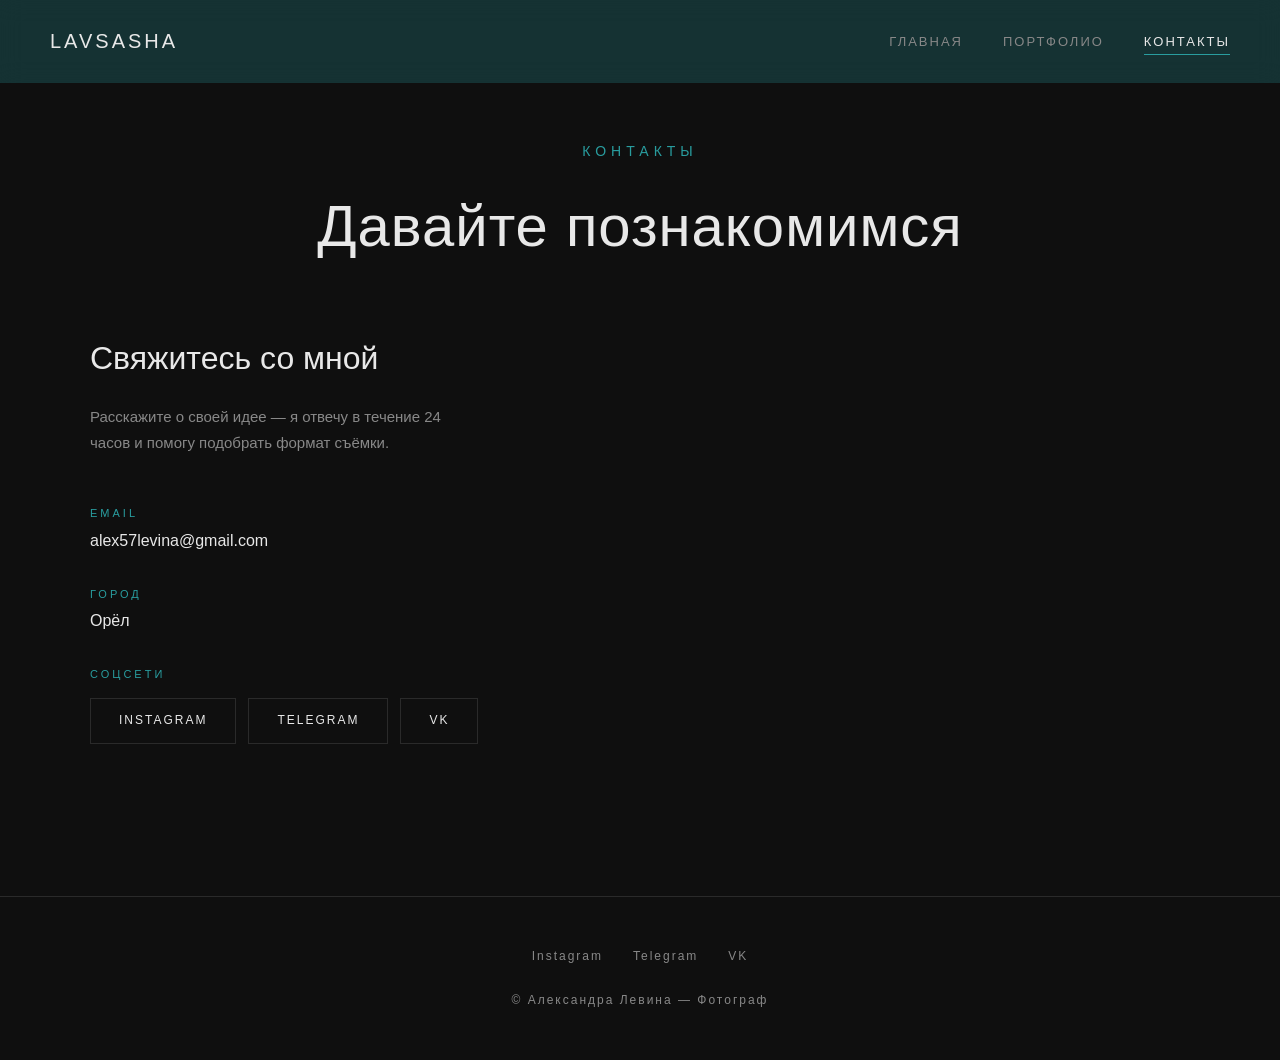
==== contact.html @ 489f1b11 "update" ====
<!DOCTYPE html>
<html lang="ru">
<head>
    <meta charset="UTF-8">
    <script>
        (function() {
            const ua = navigator.userAgent || '';
            const isTelegram = /Telegram/i.test(ua) ||
                              (window.TelegramWebviewProxy !== undefined) ||
                              (window.Telegram && window.Telegram.WebApp && window.Telegram.WebApp.initData !== undefined);
            if (isTelegram) {
                document.documentElement.classList.add('is-telegram');
            }
        })();
    </script>
    <meta name="viewport" content="width=device-width, initial-scale=1.0, viewport-fit=cover">
    <title>Контакты — Александра Левина</title>
    <link rel="stylesheet" href="css/style.css">
</head>
<body>

<header id="header">
    <a href="index.html" class="logo">LAVSASHA</a>
    <nav>
        <ul id="menu">
            <li><a href="index.html">Главная</a></li>
            <li><a href="portfolio.html">Портфолио</a></li>
            <li><a href="contact.html" class="active">Контакты</a></li>
        </ul>
    </nav>
    <button class="burger" id="burger" aria-label="Меню">
        <span></span><span></span><span></span>
    </button>
</header>

<section style="padding-top: 140px;">
    <div class="section-title">Контакты</div>
    <h1 class="section-heading">Давайте познакомимся</h1>

    <div class="contact-grid">
        <div class="contact-info">
            <h3>Свяжитесь со мной</h3>
            <p>Расскажите о своей идее — я отвечу в течение 24 часов и помогу подобрать формат съёмки.</p>

            <div class="contact-item">
                <div class="label">Email</div>
                <a href="mailto:alex57levina@gmail.com">alex57levina@gmail.com</a>
            </div>
            <div class="contact-item">
                <div class="label">Город</div>
                <div>Орёл</div>
            </div>
            <div class="contact-item">
                <div class="label">Соцсети</div>
                <div class="social-buttons">
                    <a href="https://instagram.com/l.a.v_sasha" target="_blank" rel="noopener" class="social-btn">Instagram</a>
                    <a href="https://t.me/saaahv" target="_blank" rel="noopener" class="social-btn">Telegram</a>
                    <a href="https://vk.com/s.sahalev" target="_blank" rel="noopener" class="social-btn">VK</a>
                </div>
            </div>
        </div>
    </div>
</section>

<footer>
    <div class="socials">
        <a href="https://instagram.com/l.a.v_sasha" target="_blank" rel="noopener">Instagram</a>
        <a href="https://t.me/saaahv" target="_blank" rel="noopener">Telegram</a>
        <a href="https://vk.com/s.sahalev" target="_blank" rel="noopener">VK</a>
    </div>
    <p>© Александра Левина — Фотограф</p>
</footer>

<script src="https://telegram.org/js/telegram-web-app.js"></script>
<script>
    // ===== Telegram =====
    if (window.Telegram && window.Telegram.WebApp) {
        const tg = window.Telegram.WebApp;
        tg.ready();
        tg.expand();
        if (tg.disableVerticalSwipes) tg.disableVerticalSwipes();
    }

    // ===== Бургер =====
    const burger = document.getElementById('burger');
    const menu = document.getElementById('menu');
    if (burger && menu) {
        burger.addEventListener('click', () => menu.classList.toggle('open'));
    }

    // ===== Скролл-эффект шапки =====
    const headerEl = document.getElementById('header');
    window.addEventListener('scroll', () => {
        if (headerEl) headerEl.classList.toggle('scrolled', window.scrollY > 50);
    }, { passive: true });

    // ===== Анимация долгого нажатия =====
    (function() {
        const isTouch = window.matchMedia('(hover: none)').matches;
        if (!isTouch) return;

        const HOLD_TIME = 300;

        function setupLongPress(selector) {
            document.querySelectorAll(selector).forEach(function(el) {
                let timer = null;

                function startPress(e) {
                    if (e.touches && e.touches.length > 1) return;
                    timer = setTimeout(function() {
                        el.classList.add('pressed');
                    }, HOLD_TIME);
                }

                function cancelPress() {
                    if (timer) {
                        clearTimeout(timer);
                        timer = null;
                    }
                    setTimeout(function() {
                        el.classList.remove('pressed');
                    }, 150);
                }

                el.addEventListener('touchstart', startPress, { passive: true });
                el.addEventListener('touchend', cancelPress, { passive: true });
                el.addEventListener('touchcancel', cancelPress, { passive: true });
                el.addEventListener('touchmove', cancelPress, { passive: true });
                el.addEventListener('mousedown', startPress);
                el.addEventListener('mouseup', cancelPress);
                el.addEventListener('mouseleave', cancelPress);
            });
        }

        document.addEventListener('DOMContentLoaded', function() {
            setupLongPress('.social-btn');
            setupLongPress('.btn');
            setupLongPress('.btn-solid');
            setupLongPress('.cta-btn');
        });
    })();

    // ===== Блокировка контекстного меню (кроме копируемого текста) =====
    document.addEventListener('contextmenu', function(e) {
        if (e.target.closest('a[href^="mailto:"]')) return;
        if (e.target.closest('a[href^="tel:"]')) return;
        if (e.target.closest('.contact-item')) return;
        e.preventDefault();
    });
</script>

</body>
</html>
---- css/style.css ----
/* ===== СБРОС И БАЗОВЫЕ СТИЛИ ===== */
* {
    margin: 0;
    padding: 0;
    box-sizing: border-box;
}

html {
    scroll-behavior: smooth;
    scroll-padding-top: 100px;
    overscroll-behavior-y: none;
    -webkit-text-size-adjust: 100%;
    touch-action: manipulation;
}

body {
    font-family: 'Helvetica Neue', Arial, sans-serif;
    background: var(--bg);
    color: var(--text);
    line-height: 1.6;
    font-weight: 300;
    overscroll-behavior-y: none;
    -webkit-tap-highlight-color: transparent;
    -webkit-touch-callout: none;
    -webkit-user-select: none;
    -moz-user-select: none;
    -ms-user-select: none;
    user-select: none;
}

.contact-item a,
.contact-item > div,
.about-text p,
.about-lead,
.contact-info > p {
    -webkit-touch-callout: default;
    -webkit-user-select: text;
    -moz-user-select: text;
    -ms-user-select: text;
    user-select: text;
}

:root {
    --bg: #0f0f0f;
    --bg-light: #1a1a1a;
    --text: #e8e8e8;
    --text-muted: #888;
    --accent: #299d9f;
    --border: #2a2a2a;
}

a {
    color: inherit;
    text-decoration: none;
    transition: color 0.3s;
}

img {
    -webkit-user-drag: none;
    user-drag: none;
}

/* ===== ШАПКА ===== */
header {
    position: fixed;
    top: 0;
    left: 0;
    right: 0;
    padding: 25px 50px;
    display: flex;
    justify-content: space-between;
    align-items: center;
    z-index: 100;
    background: rgba(41, 157, 159, 0.25);
    backdrop-filter: blur(12px);
    -webkit-backdrop-filter: blur(12px);
    border-bottom: 1px solid transparent;
    transition: border-color 0.3s;
}

header.scrolled {
    border-bottom: 1px solid rgba(41, 157, 159, 0.5);
}

.logo {
    font-size: 20px;
    letter-spacing: 3px;
    text-transform: uppercase;
    font-weight: 400;
}

nav ul {
    display: flex;
    gap: 40px;
    list-style: none;
}

nav a {
    font-size: 13px;
    letter-spacing: 2px;
    text-transform: uppercase;
    color: var(--text-muted);
    position: relative;
    transition: color 0.3s;
}

nav a:hover,
nav a.active {
    color: var(--text);
}

nav a.active::after {
    content: '';
    position: absolute;
    bottom: -6px;
    left: 0;
    right: 0;
    height: 1px;
    background: var(--accent);
}

.burger {
    display: none;
    flex-direction: column;
    gap: 6px;
    cursor: pointer;
    background: none;
    border: none;
}

.burger span {
    width: 25px;
    height: 1px;
    background: var(--text);
    transition: 0.3s;
}

.anchor-links {
    display: flex;
    gap: 40px;
    margin-left: auto;
    margin-right: 40px;
}

.anchor-links a {
    font-size: 13px;
    letter-spacing: 2px;
    text-transform: uppercase;
    color: var(--text-muted);
    position: relative;
    transition: color 0.3s;
}

.anchor-links a:hover {
    color: var(--text);
}

.anchor-links a:hover::after {
    content: '';
    position: absolute;
    bottom: -6px;
    left: 0;
    right: 0;
    height: 1px;
    background: var(--accent);
}

/* ===== ГЛАВНАЯ (HERO) ===== */
.hero {
    height: 100vh;
    height: 100svh;
    min-height: 500px;
    max-height: 900px;
    display: flex;
    align-items: center;
    justify-content: center;
    text-align: center;
    position: relative;
    padding: 100px 20px 60px;
    background: linear-gradient(rgba(0,0,0,0.55), rgba(0,0,0,0.75)),
                url('../Photos/IMG_1112.JPG') 20% center / cover no-repeat scroll;
}

.hero-content {
    max-width: 800px;
    padding: 0 20px;
}

.hero h1 {
    font-size: clamp(36px, 10vw, 90px);
    font-weight: 200;
    letter-spacing: 2px;
    margin-bottom: 20px;
    line-height: 1.05;
}

.hero h1 em {
    color: var(--accent);
    font-style: italic;
    font-family: Georgia, serif;
}

.hero p {
    font-size: clamp(12px, 3vw, 16px);
    letter-spacing: 3px;
    text-transform: uppercase;
    color: var(--text-muted);
    margin-bottom: 40px;
}

/* ===== КНОПКИ ===== */
.btn {
    display: inline-block;
    padding: 15px 45px;
    border: 1px solid var(--accent);
    color: var(--accent);
    font-size: 12px;
    letter-spacing: 3px;
    text-transform: uppercase;
    transition: background 0.3s, color 0.3s, border-color 0.3s;
    background: transparent;
    cursor: pointer;
}

.btn-solid {
    background: var(--accent);
    color: var(--bg);
}

/* ===== СЕКЦИИ ===== */
section {
    padding: 120px 50px;
}

.section-title {
    font-size: 14px;
    letter-spacing: 5px;
    text-transform: uppercase;
    color: var(--accent);
    margin-bottom: 18px;
    text-align: center;
}

.section-heading {
    font-size: clamp(34px, 4.8vw, 58px);
    font-weight: 200;
    text-align: center;
    margin-bottom: 60px;
    letter-spacing: 1px;
}

/* ===== О СЕБЕ ===== */
.about-grid {
    display: grid;
    grid-template-columns: 1.2fr 1fr;
    gap: 70px;
    max-width: 1200px;
    margin: 0 auto;
    align-items: center;
}

.about-text {
    display: flex;
    flex-direction: column;
    justify-content: center;
    position: relative;
    padding-left: 30px;
}

.about-text::before {
    content: '';
    position: absolute;
    left: 0;
    top: 30px;
    bottom: 30px;
    width: 1px;
    background: linear-gradient(180deg,
        transparent 0%,
        var(--accent) 20%,
        var(--accent) 80%,
        transparent 100%);
    opacity: 0.6;
}

.about-text h2 {
    font-size: 46px;
    font-weight: 200;
    margin-bottom: 18px;
    line-height: 1.15;
    letter-spacing: 0.5px;
}

.about-lead {
    font-size: 18px !important;
    color: var(--text) !important;
    margin-bottom: 25px !important;
    line-height: 1.6;
    font-weight: 300;
}

.about-text p {
    color: var(--text-muted);
    margin-bottom: 20px;
}

.about-text em {
    color: var(--accent);
    font-style: italic;
    font-family: Georgia, serif;
    font-size: 1.05em;
    letter-spacing: 0.3px;
}

/* ===== ФОТО В СТИЛЕ ПОЛАРОИД ===== */
.about-image {
    display: flex;
    justify-content: center;
    position: relative;
}

.about-polaroid {
    background: #f4f4f0;
    padding: 15px 15px 60px 15px;
    transform: rotate(-2deg);
    box-shadow:
        0 25px 50px rgba(0, 0, 0, 0.5),
        0 5px 15px rgba(0, 0, 0, 0.3);
    transition: transform 0.4s ease, box-shadow 0.4s ease;
    position: relative;
    max-width: 100%;
}

.about-polaroid img {
    width: 100%;
    max-width: 380px;
    height: auto;
    display: block;
    pointer-events: none;
}

/* ===== СЕКЦИЯ УСЛУГ С ФОНОМ ===== */
.services-section {
    position: relative;
    background: linear-gradient(rgba(10, 10, 10, 0.85), rgba(10, 10, 10, 0.92)),
                url('../Photos/check.JPG') center/cover no-repeat scroll;
    padding: 140px 50px;
}

.services-section::before,
.services-section::after {
    content: '';
    position: absolute;
    left: 0;
    right: 0;
    height: 1px;
    background: linear-gradient(90deg, transparent, var(--accent), transparent);
    opacity: 0.3;
}

.services-section::before { top: 0; }
.services-section::after  { bottom: 0; }

.services-section .service-card {
    background: rgba(20, 20, 20, 0.85);
}

/* ===== УСЛУГИ ===== */
.services {
    display: grid;
    grid-template-columns: repeat(auto-fit, minmax(360px, 1fr));
    gap: 40px;
    max-width: 1100px;
    margin: 0 auto;
}

.service-card {
    position: relative;
    padding: 55px 45px 45px;
    background: linear-gradient(165deg, #1f1f1f 0%, #151515 100%);
    border: 1px solid var(--border);
    overflow: hidden;
    transition: border-color 0.3s ease, transform 0.3s ease, box-shadow 0.3s ease;
    display: flex;
    flex-direction: column;
}

.service-card::before {
    content: '';
    position: absolute;
    top: 0;
    left: 0;
    right: 0;
    height: 2px;
    background: linear-gradient(90deg, transparent, var(--accent), transparent);
    opacity: 0.7;
}

.service-number {
    position: absolute;
    top: 25px;
    right: 30px;
    font-size: 60px;
    font-weight: 100;
    color: var(--accent);
    opacity: 0.35;
    line-height: 1;
    letter-spacing: -2px;
    user-select: none;
    pointer-events: none;
}

.service-head {
    margin-bottom: 30px;
    padding-bottom: 25px;
    border-bottom: 1px solid var(--border);
    position: relative;
    z-index: 1;
}

.service-card h3 {
    font-size: 26px;
    font-weight: 300;
    letter-spacing: 0.5px;
    line-height: 1.25;
    color: var(--text);
    margin-bottom: 12px;
}

.service-subtitle {
    font-size: 14px;
    color: var(--text-muted);
    font-style: italic;
    line-height: 1.5;
}

.service-list {
    list-style: none;
    padding: 0;
    margin: 0 0 30px 0;
    position: relative;
    z-index: 1;
}

.service-list li {
    position: relative;
    padding-left: 26px;
    margin-bottom: 16px;
    font-size: 15px;
    color: var(--text);
    line-height: 1.6;
}

.service-list li::before {
    content: '◆';
    position: absolute;
    left: 0;
    top: 0;
    color: var(--accent);
    font-size: 9px;
    line-height: 1.7;
}

.service-list li span {
    color: var(--text-muted);
    font-size: 13px;
}

.service-meta {
    display: flex;
    justify-content: space-between;
    align-items: center;
    padding: 14px 0;
    border-top: 1px solid var(--border);
    border-bottom: 1px solid var(--border);
    margin-bottom: 20px;
    font-size: 13px;
    position: relative;
    z-index: 1;
}

.service-meta-label {
    color: var(--text-muted);
    letter-spacing: 2px;
    text-transform: uppercase;
    font-size: 11px;
}

.service-meta-value {
    color: var(--accent);
    letter-spacing: 1px;
}

.service-note {
    font-size: 12px;
    color: var(--text-muted);
    font-style: italic;
    margin-bottom: 20px;
    line-height: 1.5;
    padding-left: 14px;
    border-left: 2px solid var(--border);
    position: relative;
    z-index: 1;
}

.service-footer {
    margin-top: auto;
    display: flex;
    justify-content: space-between;
    align-items: flex-end;
    gap: 20px;
    padding-top: 25px;
    position: relative;
    z-index: 1;
}

.service-price {
    color: var(--accent);
    font-size: 34px;
    font-weight: 200;
    letter-spacing: 1px;
    line-height: 1;
    display: flex;
    align-items: baseline;
    gap: 6px;
}

.service-price small {
    font-size: 13px;
    color: var(--text-muted);
    letter-spacing: 2px;
    text-transform: uppercase;
}

.service-btn {
    display: inline-block;
    padding: 12px 24px;
    border: 1px solid var(--accent);
    color: var(--accent);
    font-size: 11px;
    letter-spacing: 2px;
    text-transform: uppercase;
    transition: background 0.3s, color 0.3s, border-color 0.3s;
    background: transparent;
    white-space: nowrap;
    position: relative;
    z-index: 2;
}

/* ===== ГАЛЕРЕЯ ПОРТФОЛИО ===== */
.gallery {
    display: grid;
    grid-template-columns: repeat(3, 1fr);
    grid-auto-rows: 1fr;
    gap: 12px;
    max-width: 1400px;
    margin: 0 auto;
}

.gallery-item {
    position: relative;
    overflow: hidden;
    cursor: zoom-in;
    aspect-ratio: 3 / 4;
    display: block;
    text-decoration: none;
    touch-action: manipulation;
}

.gallery-item img {
    width: 100%;
    height: 100%;
    object-fit: cover;
    display: block;
    pointer-events: none;
}

.gallery-item--big {
    grid-column: span 2;
    grid-row: span 2;
    aspect-ratio: auto;
}

/* ===== СОЦКНОПКИ ===== */
.social-buttons {
    display: flex;
    flex-wrap: wrap;
    gap: 12px;
    margin-top: 15px;
}

.social-btn {
    display: inline-block;
    padding: 12px 28px;
    border: 1px solid var(--border);
    color: var(--text);
    font-size: 12px;
    letter-spacing: 2px;
    text-transform: uppercase;
    transition: border-color 0.3s ease, color 0.3s ease, background 0.3s ease;
    background: transparent;
}

/* ===== КОНТАКТЫ ===== */
.contact-grid {
    display: grid;
    grid-template-columns: 1fr 1fr;
    gap: 80px;
    max-width: 1100px;
    margin: 0 auto;
}

.contact-info h3 {
    font-size: 32px;
    font-weight: 200;
    margin-bottom: 20px;
}

.contact-info > p {
    color: var(--text-muted);
    font-size: 15px;
    line-height: 1.7;
    margin-bottom: 50px;
    max-width: 380px;
}

.contact-item {
    margin-bottom: 32px;
}

.contact-item .label {
    font-size: 11px;
    letter-spacing: 3px;
    text-transform: uppercase;
    color: var(--accent);
    margin-bottom: 5px;
}

/* ===== CTA ===== */
.cta {
    text-align: center;
    padding: 140px 50px;
    background: var(--accent);
    position: relative;
    overflow: hidden;
}

.cta::before {
    content: '';
    position: absolute;
    inset: 0;
    background: radial-gradient(circle at center,
                rgba(255, 255, 255, 0.15) 0%,
                transparent 60%);
    pointer-events: none;
}

.cta-content {
    position: relative;
    z-index: 1;
    max-width: 900px;
    margin: 0 auto;
}

.cta-title {
    font-size: clamp(30px, 8vw, 90px);
    font-weight: 200;
    letter-spacing: 2px;
    line-height: 1;
    margin-bottom: 50px;
    color: #0f0f0f;
    text-transform: uppercase;
    font-family: 'Helvetica Neue', Arial, sans-serif;
    white-space: nowrap;
}

.cta-title em {
    font-family: Georgia, 'Times New Roman', serif;
    font-style: italic;
    font-weight: 400;
    color: #0f0f0f;
    text-transform: none;
    letter-spacing: 1px;
    padding-right: 8px;
}

.cta-title.cta-long {
    font-size: clamp(24px, 5.5vw, 72px);
    white-space: normal;
    line-height: 1.05;
    letter-spacing: 1px;
}

.cta-btn {
    display: inline-block;
    padding: 18px 55px;
    background: #0f0f0f;
    border: 1px solid #0f0f0f;
    color: var(--accent);
    font-size: 12px;
    letter-spacing: 4px;
    text-transform: uppercase;
    transition: background 0.3s ease, color 0.3s ease, border-color 0.3s ease;
}

/* ===== ПОДВАЛ ===== */
footer {
    padding: 50px;
    text-align: center;
    border-top: 1px solid var(--border);
    color: var(--text-muted);
    font-size: 12px;
    letter-spacing: 2px;
}

footer .socials {
    display: flex;
    justify-content: center;
    gap: 30px;
    margin-bottom: 25px;
}

/* =====================================================
   HOVER — только для мыши
   ===================================================== */
@media (hover: hover) and (pointer: fine) {
    .btn:hover {
        background: var(--accent);
        color: var(--bg);
    }

    .btn-solid:hover {
        background: transparent;
        color: var(--accent);
    }

    .service-card:hover {
        border-color: var(--accent);
        transform: translateY(-8px);
        box-shadow: 0 25px 60px rgba(41, 157, 159, 0.12);
    }

    .service-btn:hover {
        background: var(--accent);
        color: var(--bg);
    }

    .social-btn:hover {
        border-color: var(--accent);
        color: var(--accent);
        background: rgba(41, 157, 159, 0.08);
    }

    .contact-item a:hover { color: var(--accent); }

    .cta-btn:hover {
        background: transparent;
        color: #0f0f0f;
    }

    footer .socials a:hover {
        color: var(--accent);
    }

    .about-polaroid:hover {
        transform: rotate(0deg) scale(1.02);
        box-shadow:
            0 30px 60px rgba(0, 0, 0, 0.6),
            0 8px 20px rgba(41, 157, 159, 0.2);
    }
}

/* =====================================================
   PRESSED — долгое нажатие на тач
   ===================================================== */
.service-card.pressed {
    border-color: var(--accent);
    transform: translateY(-4px);
    box-shadow: 0 15px 40px rgba(41, 157, 159, 0.15);
}

.about-polaroid.pressed {
    transform: rotate(0deg) scale(1.02);
    box-shadow:
        0 30px 60px rgba(0, 0, 0, 0.6),
        0 8px 20px rgba(41, 157, 159, 0.2);
}

.btn.pressed {
    background: var(--accent);
    color: var(--bg);
}

.btn-solid.pressed {
    background: transparent;
    color: var(--accent);
}

.service-btn.pressed {
    background: var(--accent);
    color: var(--bg);
}

.social-btn.pressed {
    border-color: var(--accent);
    color: var(--accent);
    background: rgba(41, 157, 159, 0.08);
}

.cta-btn.pressed {
    background: transparent;
    color: #0f0f0f;
}

/* =====================================================
   PHOTOSWIPE
   ===================================================== */
.pswp {
    --pswp-bg: rgba(15, 15, 15, 0.97);
    --pswp-icon-color: #e8e8e8;
    --pswp-icon-color-secondary: #299d9f;
    --pswp-placeholder-bg: #1a1a1a;
    --pswp-root-z-index: 1100;
}

.pswp__button {
    color: #e8e8e8;
    background: rgba(255, 255, 255, 0.08);
    border-radius: 50%;
    transition: background 0.3s, color 0.3s;
}

.pswp__button:hover {
    background: rgba(41, 157, 159, 0.5);
    color: #fff;
}

.pswp__button--arrow {
    background: rgba(255, 255, 255, 0.08);
}

.pswp__counter {
    color: #e8e8e8;
    font-family: 'Helvetica Neue', Arial, sans-serif;
    letter-spacing: 2px;
    font-size: 13px;
    opacity: 0.7;
}

.pswp__top-bar {
    background: transparent !important;
}

.pswp__img {
    transition: opacity 0.3s ease;
}

/* =====================================================
   TELEGRAM WEBVIEW — УПРОЩЁННАЯ ВЕРСИЯ
   ===================================================== */
html.is-telegram {
    scroll-behavior: auto;
}

html.is-telegram * {
    will-change: auto !important;
    backface-visibility: visible !important;
    -webkit-backface-visibility: visible !important;
}

/* Шапка — без размытия */
html.is-telegram header {
    background: rgba(15, 15, 15, 0.95);
    backdrop-filter: none;
    -webkit-backdrop-filter: none;
}

html.is-telegram header.scrolled {
    background: rgba(15, 15, 15, 0.98);
}

/* HERO — без градиента поверх фото */
html.is-telegram .hero {
    background: url('../Photos/IMG_1112.JPG') 20% center / cover no-repeat scroll;
    position: relative;
}

html.is-telegram .hero::before {
    content: '';
    position: absolute;
    inset: 0;
    background: rgba(0, 0, 0, 0.65);
    pointer-events: none;
    z-index: 1;
}

html.is-telegram .hero-content {
    position: relative;
    z-index: 2;
}

/* УСЛУГИ — без градиента поверх фото */
html.is-telegram .services-section {
    background: url('../Photos/check.JPG') center/cover no-repeat scroll;
    position: relative;
}

html.is-telegram .services-section::before {
    content: '';
    position: absolute;
    inset: 0;
    background: rgba(10, 10, 10, 0.9);
    pointer-events: none;
    z-index: 0;
}

html.is-telegram .services-section > * {
    position: relative;
    z-index: 1;
}

html.is-telegram .services-section::after {
    display: none;
}

/* CTA — без радиального градиента */
html.is-telegram .cta::before {
    display: none;
}

/* Карточки — упрощённые тени */
html.is-telegram .service-card {
    background: #1a1a1a;
}

html.is-telegram .service-card.pressed {
    box-shadow: none;
    transform: translateY(-2px);
}

/* Полароид — без наклона */
html.is-telegram .about-polaroid {
    transform: none;
    box-shadow: 0 10px 30px rgba(0, 0, 0, 0.4);
}

html.is-telegram .about-polaroid.pressed {
    transform: scale(1.02);
    box-shadow: 0 15px 40px rgba(0, 0, 0, 0.5);
}

/* Кнопки — короткие переходы */
html.is-telegram .btn,
html.is-telegram .btn-solid,
html.is-telegram .service-btn,
html.is-telegram .social-btn,
html.is-telegram .cta-btn {
    transition: background 0.2s ease, color 0.2s ease, border-color 0.2s ease;
}

/* Галерея — без transition */
html.is-telegram .gallery-item img {
    transition: none;
}

html.is-telegram a,
html.is-telegram .logo {
    transition: color 0.2s ease;
}

html.is-telegram .pswp {
    --pswp-bg: rgba(15, 15, 15, 0.98);
}

/* =====================================================
   АДАПТИВ
   ===================================================== */

@media (max-width: 1100px) {
    .gallery {
        grid-template-columns: repeat(3, 1fr);
        gap: 10px;
    }
}

@media (max-width: 900px) {
    header {
        padding: 20px 25px;
        background: rgba(41, 157, 159, 0.95);
        backdrop-filter: none;
        -webkit-backdrop-filter: none;
    }

    header.scrolled {
        background: rgba(41, 157, 159, 0.98);
    }

    nav ul {
        position: fixed;
        top: 0;
        right: -100%;
        width: 75%;
        height: 100vh;
        background: var(--bg-light);
        flex-direction: column;
        justify-content: center;
        align-items: center;
        gap: 30px;
        transition: right 0.4s;
        border-left: 1px solid var(--border);
    }

    nav ul.open { right: 0; }

    .burger { display: flex; z-index: 101; }

    .anchor-links { display: none; }

    section { padding: 70px 20px; }

    .section-heading { margin-bottom: 40px; }

    .about-grid,
    .contact-grid {
        grid-template-columns: 1fr;
        gap: 40px;
    }

    .about-text { padding-left: 20px; }
    .about-text h2 { font-size: 34px; }
    .about-lead { font-size: 16px !important; }

    .services-section { padding: 90px 25px; }

    .cta { padding: 80px 20px; }
    .cta-title { margin-bottom: 30px; letter-spacing: 1px; }
    .cta-title.cta-long {
        font-size: clamp(22px, 6vw, 40px);
        white-space: normal;
    }

    .cta::before {
        display: none;
    }

    .gallery {
        grid-template-columns: repeat(3, 1fr);
        gap: 8px;
    }

    footer { padding: 40px 20px; }
}

@media (max-width: 600px) {
    html {
        scroll-behavior: auto;
    }

    .services-section { padding: 70px 20px; }

    .service-card { padding: 35px 22px 28px; }
    .service-card h3 { font-size: 20px; }
    .service-number { font-size: 40px; top: 18px; right: 18px; }

    .service-footer {
        flex-direction: column;
        align-items: stretch;
        gap: 14px;
    }

    .service-price { font-size: 26px; }
    .service-btn { text-align: center; }

    section {
        padding-left: 10px;
        padding-right: 10px;
    }

    .gallery {
        grid-template-columns: repeat(3, 1fr);
        gap: 5px;
    }

    .cta { padding: 60px 15px; }
    .cta-btn {
        padding: 15px 35px;
        letter-spacing: 2px;
        font-size: 11px;
    }

    .about-image img { max-height: 450px; }

    .social-buttons {
        flex-wrap: nowrap;
        gap: 6px;
    }

    .social-btn {
        padding: 12px 8px;
        flex: 1;
        text-align: center;
        min-width: 0;
    }
}

@media (max-width: 380px) {
    .gallery { gap: 5px; }

    .social-btn {
        padding: 10px 4px;
    }
}
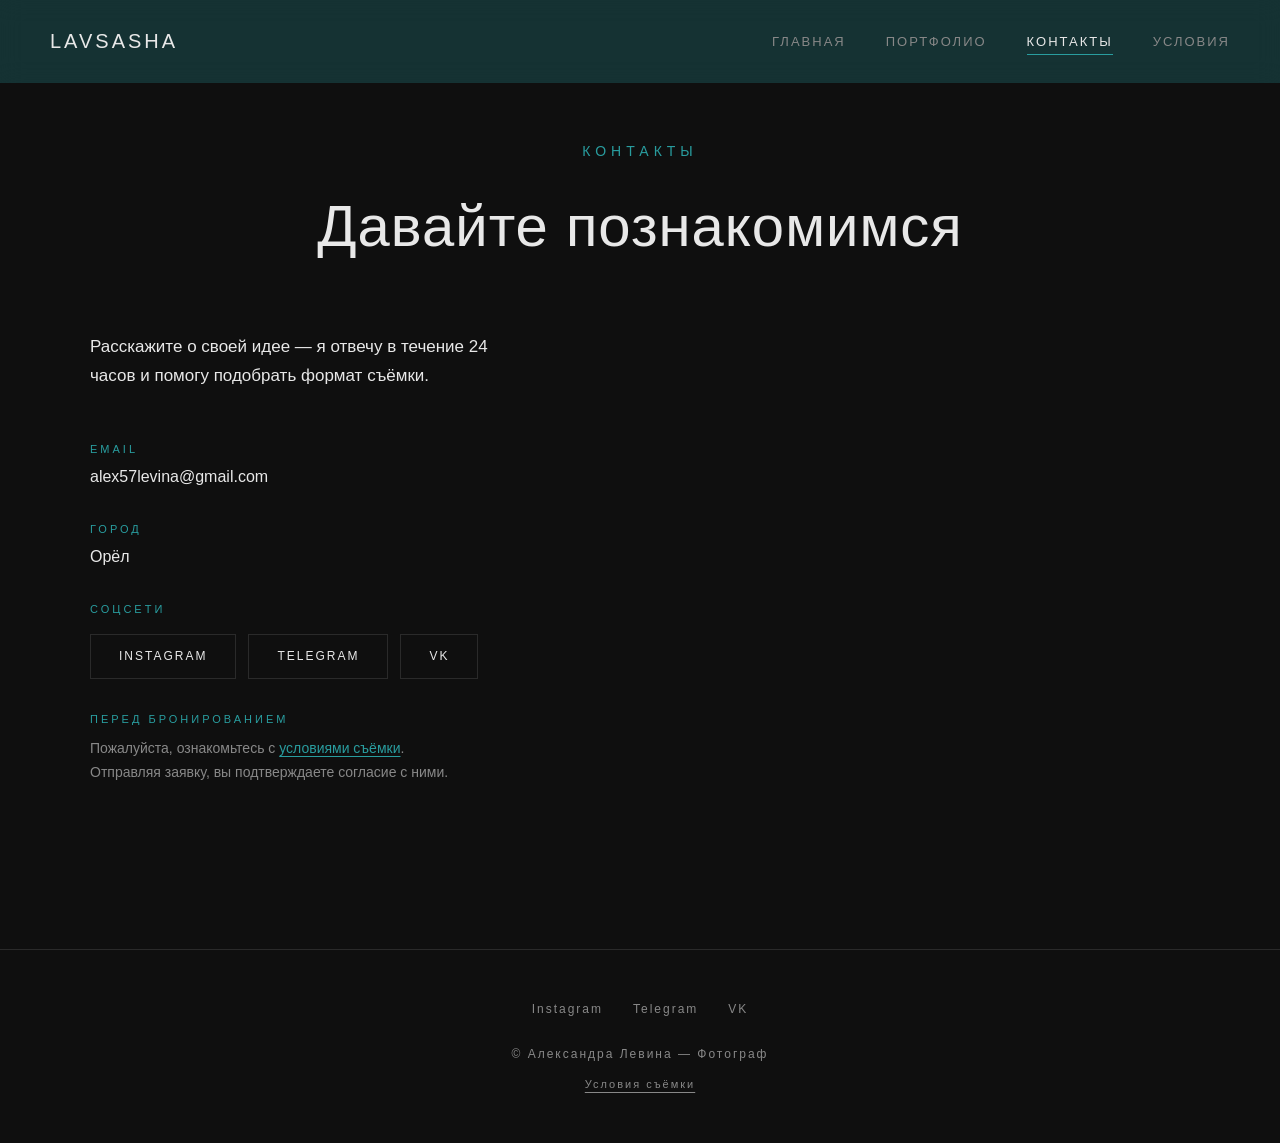
==== commit b336f9a1: "update" ====
--- a/contact.html
+++ b/contact.html
@@ -26,6 +26,7 @@
             <li><a href="index.html">Главная</a></li>
             <li><a href="portfolio.html">Портфолио</a></li>
             <li><a href="contact.html" class="active">Контакты</a></li>
+            <li><a href="terms.html">Условия</a></li>
         </ul>
     </nav>
     <button class="burger" id="burger" aria-label="Меню">
@@ -39,8 +40,7 @@
 
     <div class="contact-grid">
         <div class="contact-info">
-            <h3>Свяжитесь со мной</h3>
-            <p>Расскажите о своей идее — я отвечу в течение 24 часов и помогу подобрать формат съёмки.</p>
+            <p class="contact-lead">Расскажите о своей идее — я отвечу в течение 24 часов и помогу подобрать формат съёмки.</p>
 
             <div class="contact-item">
                 <div class="label">Email</div>
@@ -58,6 +58,13 @@
                     <a href="https://vk.com/s.sahalev" target="_blank" rel="noopener" class="social-btn">VK</a>
                 </div>
             </div>
+
+            <div class="contact-terms-banner">
+                <div class="contact-terms-label">Перед бронированием</div>
+                <p>Пожалуйста, ознакомьтесь с <a href="terms.html">условиями съёмки</a>.<br>
+                   Отправляя заявку, вы подтверждаете согласие с ними.</p>
+            </div>
+
         </div>
     </div>
 </section>
@@ -69,6 +76,7 @@
         <a href="https://vk.com/s.sahalev" target="_blank" rel="noopener">VK</a>
     </div>
     <p>© Александра Левина — Фотограф</p>
+    <p class="footer-links"><a href="terms.html">Условия съёмки</a></p>
 </footer>
 
 <script src="https://telegram.org/js/telegram-web-app.js"></script>
@@ -88,11 +96,13 @@
         burger.addEventListener('click', () => menu.classList.toggle('open'));
     }
 
-    // ===== Скролл-эффект шапки =====
+    // ===== Скролл-эффект шапки (только не в Telegram) =====
     const headerEl = document.getElementById('header');
-    window.addEventListener('scroll', () => {
-        if (headerEl) headerEl.classList.toggle('scrolled', window.scrollY > 50);
-    }, { passive: true });
+    if (!document.documentElement.classList.contains('is-telegram')) {
+        window.addEventListener('scroll', () => {
+            if (headerEl) headerEl.classList.toggle('scrolled', window.scrollY > 50);
+        }, { passive: true });
+    }
 
     // ===== Анимация долгого нажатия =====
     (function() {
@@ -100,47 +110,67 @@
         if (!isTouch) return;
 
         const HOLD_TIME = 300;
+        const MOVE_LIMIT = 10;
 
         function setupLongPress(selector) {
             document.querySelectorAll(selector).forEach(function(el) {
                 let timer = null;
+                let startX = 0;
+                let startY = 0;
+                let active = false;
+
+                function clearPress(removeClass) {
+                    if (timer !== null) {
+                        clearTimeout(timer);
+                        timer = null;
+                    }
+                    active = false;
+                    if (removeClass) el.classList.remove('pressed');
+                }
 
                 function startPress(e) {
-                    if (e.touches && e.touches.length > 1) return;
+                    if (e.pointerType && e.pointerType !== 'touch') return;
+                    if (e.isPrimary === false) return;
+
+                    startX = e.clientX;
+                    startY = e.clientY;
+                    active = true;
+
+                    if (timer !== null) clearTimeout(timer);
                     timer = setTimeout(function() {
-                        el.classList.add('pressed');
+                        if (active) el.classList.add('pressed');
+                        timer = null;
                     }, HOLD_TIME);
                 }
 
-                function cancelPress() {
-                    if (timer) {
-                        clearTimeout(timer);
-                        timer = null;
+                function movePress(e) {
+                    if (!active) return;
+                    const dx = e.clientX - startX;
+                    const dy = e.clientY - startY;
+                    if ((dx * dx + dy * dy) > MOVE_LIMIT * MOVE_LIMIT) {
+                        clearPress(true);
                     }
-                    setTimeout(function() {
-                        el.classList.remove('pressed');
-                    }, 150);
                 }
 
-                el.addEventListener('touchstart', startPress, { passive: true });
-                el.addEventListener('touchend', cancelPress, { passive: true });
-                el.addEventListener('touchcancel', cancelPress, { passive: true });
-                el.addEventListener('touchmove', cancelPress, { passive: true });
-                el.addEventListener('mousedown', startPress);
-                el.addEventListener('mouseup', cancelPress);
-                el.addEventListener('mouseleave', cancelPress);
+                function endPress() {
+                    clearPress(true);
+                }
+
+                el.addEventListener('pointerdown', startPress, { passive: true });
+                el.addEventListener('pointermove', movePress, { passive: true });
+                el.addEventListener('pointerup', endPress, { passive: true });
+                el.addEventListener('pointercancel', endPress, { passive: true });
+                el.addEventListener('pointerleave', endPress, { passive: true });
             });
         }
 
-        document.addEventListener('DOMContentLoaded', function() {
-            setupLongPress('.social-btn');
-            setupLongPress('.btn');
-            setupLongPress('.btn-solid');
-            setupLongPress('.cta-btn');
-        });
+        setupLongPress('.social-btn');
+        setupLongPress('.btn');
+        setupLongPress('.btn-solid');
+        setupLongPress('.cta-btn');
     })();
 
-    // ===== Блокировка контекстного меню (кроме копируемого текста) =====
+    // ===== Блокировка контекстного меню =====
     document.addEventListener('contextmenu', function(e) {
         if (e.target.closest('a[href^="mailto:"]')) return;
         if (e.target.closest('a[href^="tel:"]')) return;
--- a/css/style.css
+++ b/css/style.css
@@ -8,7 +8,6 @@
 html {
     scroll-behavior: smooth;
     scroll-padding-top: 100px;
-    overscroll-behavior-y: none;
     -webkit-text-size-adjust: 100%;
     touch-action: manipulation;
 }
@@ -19,7 +18,6 @@
     color: var(--text);
     line-height: 1.6;
     font-weight: 300;
-    overscroll-behavior-y: none;
     -webkit-tap-highlight-color: transparent;
     -webkit-touch-callout: none;
     -webkit-user-select: none;
@@ -32,7 +30,11 @@
 .contact-item > div,
 .about-text p,
 .about-lead,
-.contact-info > p {
+.contact-info > p,
+.contact-lead,
+.contact-terms-banner p,
+.terms-content p,
+.terms-content li {
     -webkit-touch-callout: default;
     -webkit-user-select: text;
     -moz-user-select: text;
@@ -57,7 +59,6 @@
 
 img {
     -webkit-user-drag: none;
-    user-drag: none;
 }
 
 /* ===== ШАПКА ===== */
@@ -170,7 +171,6 @@
     height: 100vh;
     height: 100svh;
     min-height: 500px;
-    max-height: 900px;
     display: flex;
     align-items: center;
     justify-content: center;
@@ -181,6 +181,12 @@
                 url('../Photos/IMG_1112.JPG') 20% center / cover no-repeat scroll;
 }
 
+@media (min-width: 1400px) {
+    .hero {
+        max-height: 1000px;
+    }
+}
+
 .hero-content {
     max-width: 800px;
     padding: 0 20px;
@@ -196,8 +202,10 @@
 
 .hero h1 em {
     color: var(--accent);
-    font-style: italic;
+    font-style: normal;
     font-family: Georgia, serif;
+    transform: skewX(-12deg);
+    display: inline-block;
 }
 
 .hero p {
@@ -305,10 +313,12 @@
 
 .about-text em {
     color: var(--accent);
-    font-style: italic;
+    font-style: normal;
     font-family: Georgia, serif;
     font-size: 1.05em;
     letter-spacing: 0.3px;
+    transform: skewX(-12deg);
+    display: inline-block;
 }
 
 /* ===== ФОТО В СТИЛЕ ПОЛАРОИД ===== */
@@ -417,13 +427,35 @@
     z-index: 1;
 }
 
-.service-card h3 {
-    font-size: 26px;
+/* ===== ОФОРМЛЕНИЕ НАЗВАНИЙ УСЛУГ ===== */
+.service-head h3 {
+    font-size: 30px;
     font-weight: 300;
-    letter-spacing: 0.5px;
-    line-height: 1.25;
+    letter-spacing: 1px;
+    line-height: 1.15;
+    margin-bottom: 14px;
+    position: relative;
+    white-space: nowrap;
+}
+
+.service-name-accent {
+    font-family: 'Helvetica Neue', Arial, sans-serif;
+    font-weight: 400;
+    color: var(--accent);
+    font-variant: small-caps;
+    text-transform: lowercase;
+    letter-spacing: 2px;
+    font-size: 1.2em;
+}
+
+.service-name-plain {
+    font-family: 'Helvetica Neue', Arial, sans-serif;
+    font-weight: 200;
     color: var(--text);
-    margin-bottom: 12px;
+    font-variant: small-caps;
+    text-transform: lowercase;
+    letter-spacing: 2px;
+    font-size: 0.9em;
 }
 
 .service-subtitle {
@@ -546,6 +578,25 @@
     z-index: 2;
 }
 
+/* Ссылка на условия под услугами */
+.services-terms-link {
+    text-align: center;
+    margin-top: 50px;
+    font-size: 13px;
+    letter-spacing: 2px;
+    color: var(--text-muted);
+    text-transform: uppercase;
+    position: relative;
+    z-index: 1;
+}
+
+.services-terms-link a {
+    color: var(--accent);
+    text-decoration: underline;
+    text-underline-offset: 4px;
+    transition: color 0.3s;
+}
+
 /* ===== ГАЛЕРЕЯ ПОРТФОЛИО ===== */
 .gallery {
     display: grid;
@@ -609,18 +660,40 @@
     margin: 0 auto;
 }
 
-.contact-info h3 {
-    font-size: 32px;
-    font-weight: 200;
-    margin-bottom: 20px;
-}
-
-.contact-info > p {
-    color: var(--text-muted);
-    font-size: 15px;
+.contact-lead {
+    font-size: 17px !important;
+    color: var(--text) !important;
     line-height: 1.7;
-    margin-bottom: 50px;
-    max-width: 380px;
+    margin-bottom: 50px !important;
+    max-width: 420px;
+}
+
+/* Блок условий на странице контактов */
+.contact-terms-banner {
+    margin-bottom: 45px;
+    max-width: 440px;
+}
+
+.contact-terms-label {
+    font-size: 11px;
+    letter-spacing: 3px;
+    text-transform: uppercase;
+    color: var(--accent);
+    margin-bottom: 8px;
+}
+
+.contact-terms-banner p {
+    color: var(--text-muted);
+    font-size: 14px;
+    line-height: 1.7;
+    margin: 0;
+}
+
+.contact-terms-banner a {
+    color: var(--accent);
+    text-decoration: underline;
+    text-underline-offset: 3px;
+    transition: color 0.3s;
 }
 
 .contact-item {
@@ -675,12 +748,14 @@
 
 .cta-title em {
     font-family: Georgia, 'Times New Roman', serif;
-    font-style: italic;
+    font-style: normal;
     font-weight: 400;
     color: #0f0f0f;
     text-transform: none;
     letter-spacing: 1px;
     padding-right: 8px;
+    transform: skewX(-12deg);
+    display: inline-block;
 }
 
 .cta-title.cta-long {
@@ -717,6 +792,127 @@
     justify-content: center;
     gap: 30px;
     margin-bottom: 25px;
+}
+
+.footer-links {
+    margin-top: 12px;
+    font-size: 11px;
+    letter-spacing: 2px;
+}
+
+.footer-links a {
+    color: var(--text-muted);
+    text-decoration: underline;
+    text-underline-offset: 4px;
+    transition: color 0.3s;
+}
+
+/* ===== СТРАНИЦА УСЛОВИЙ (terms.html) ===== */
+.terms-section {
+    padding: 120px 50px 100px;
+}
+
+.terms-content {
+    max-width: 780px;
+    margin: 0 auto;
+}
+
+.terms-intro {
+    font-size: 17px;
+    color: var(--text);
+    line-height: 1.7;
+    text-align: center;
+    margin-bottom: 70px;
+    padding-bottom: 50px;
+    border-bottom: 1px solid var(--border);
+}
+
+.terms-block {
+    margin-bottom: 55px;
+    position: relative;
+}
+
+.terms-block h2 {
+    font-size: 22px;
+    font-weight: 300;
+    letter-spacing: 0.5px;
+    color: var(--text);
+    margin-bottom: 20px;
+    display: flex;
+    align-items: baseline;
+    gap: 14px;
+    line-height: 1.3;
+}
+
+.terms-num {
+    font-family: Georgia, 'Times New Roman', serif;
+    font-style: normal;
+    font-weight: 400;
+    color: var(--accent);
+    font-size: 20px;
+    letter-spacing: 1px;
+    transform: skewX(-12deg);
+    display: inline-block;
+    flex-shrink: 0;
+}
+
+.terms-block p {
+    color: var(--text-muted);
+    font-size: 15px;
+    line-height: 1.75;
+    margin-bottom: 14px;
+}
+
+.terms-block p strong {
+    color: var(--text);
+    font-weight: 400;
+}
+
+.terms-list {
+    list-style: none;
+    padding: 0;
+    margin: 16px 0 18px;
+}
+
+.terms-list li {
+    position: relative;
+    padding-left: 26px;
+    margin-bottom: 12px;
+    font-size: 15px;
+    color: var(--text-muted);
+    line-height: 1.7;
+}
+
+.terms-list li::before {
+    content: '◆';
+    position: absolute;
+    left: 0;
+    top: 0;
+    color: var(--accent);
+    font-size: 9px;
+    line-height: 1.8;
+}
+
+.terms-highlight {
+    margin-top: 18px;
+    padding: 16px 20px;
+    background: rgba(41, 157, 159, 0.08);
+    border-left: 2px solid var(--accent);
+    color: var(--text) !important;
+    font-size: 14.5px;
+    line-height: 1.7;
+}
+
+.terms-highlight strong {
+    color: var(--accent);
+    font-weight: 500;
+}
+
+.terms-cta {
+    text-align: center;
+    margin-top: 80px;
+    padding-top: 60px;
+    border-top: 1px solid var(--border);
 }
 
 /* =====================================================
@@ -739,6 +935,10 @@
         box-shadow: 0 25px 60px rgba(41, 157, 159, 0.12);
     }
 
+    .service-card:hover .service-name-accent {
+        text-shadow: 0 0 20px rgba(41, 157, 159, 0.5);
+    }
+
     .service-btn:hover {
         background: var(--accent);
         color: var(--bg);
@@ -751,6 +951,12 @@
     }
 
     .contact-item a:hover { color: var(--accent); }
+
+    .contact-terms-banner a:hover { color: var(--text); }
+
+    .services-terms-link a:hover { color: var(--text); }
+
+    .footer-links a:hover { color: var(--accent); }
 
     .cta-btn:hover {
         background: transparent;
@@ -855,120 +1061,23 @@
 }
 
 /* =====================================================
-   TELEGRAM WEBVIEW — УПРОЩЁННАЯ ВЕРСИЯ
+   TELEGRAM WEBVIEW
    ===================================================== */
 html.is-telegram {
     scroll-behavior: auto;
 }
 
-html.is-telegram * {
-    will-change: auto !important;
-    backface-visibility: visible !important;
-    -webkit-backface-visibility: visible !important;
-}
-
-/* Шапка — без размытия */
 html.is-telegram header {
-    background: rgba(15, 15, 15, 0.95);
-    backdrop-filter: none;
-    -webkit-backdrop-filter: none;
-}
-
-html.is-telegram header.scrolled {
-    background: rgba(15, 15, 15, 0.98);
-}
-
-/* HERO — без градиента поверх фото */
+    background: rgba(41, 157, 159, 0.5);
+    backdrop-filter: blur(12px);
+    -webkit-backdrop-filter: blur(12px);
+}
+
 html.is-telegram .hero {
-    background: url('../Photos/IMG_1112.JPG') 20% center / cover no-repeat scroll;
-    position: relative;
-}
-
-html.is-telegram .hero::before {
-    content: '';
-    position: absolute;
-    inset: 0;
-    background: rgba(0, 0, 0, 0.65);
-    pointer-events: none;
-    z-index: 1;
-}
-
-html.is-telegram .hero-content {
-    position: relative;
-    z-index: 2;
-}
-
-/* УСЛУГИ — без градиента поверх фото */
-html.is-telegram .services-section {
-    background: url('../Photos/check.JPG') center/cover no-repeat scroll;
-    position: relative;
-}
-
-html.is-telegram .services-section::before {
-    content: '';
-    position: absolute;
-    inset: 0;
-    background: rgba(10, 10, 10, 0.9);
-    pointer-events: none;
-    z-index: 0;
-}
-
-html.is-telegram .services-section > * {
-    position: relative;
-    z-index: 1;
-}
-
-html.is-telegram .services-section::after {
-    display: none;
-}
-
-/* CTA — без радиального градиента */
-html.is-telegram .cta::before {
-    display: none;
-}
-
-/* Карточки — упрощённые тени */
-html.is-telegram .service-card {
-    background: #1a1a1a;
-}
-
-html.is-telegram .service-card.pressed {
-    box-shadow: none;
-    transform: translateY(-2px);
-}
-
-/* Полароид — без наклона */
-html.is-telegram .about-polaroid {
-    transform: none;
-    box-shadow: 0 10px 30px rgba(0, 0, 0, 0.4);
-}
-
-html.is-telegram .about-polaroid.pressed {
-    transform: scale(1.02);
-    box-shadow: 0 15px 40px rgba(0, 0, 0, 0.5);
-}
-
-/* Кнопки — короткие переходы */
-html.is-telegram .btn,
-html.is-telegram .btn-solid,
-html.is-telegram .service-btn,
-html.is-telegram .social-btn,
-html.is-telegram .cta-btn {
-    transition: background 0.2s ease, color 0.2s ease, border-color 0.2s ease;
-}
-
-/* Галерея — без transition */
-html.is-telegram .gallery-item img {
-    transition: none;
-}
-
-html.is-telegram a,
-html.is-telegram .logo {
-    transition: color 0.2s ease;
-}
-
-html.is-telegram .pswp {
-    --pswp-bg: rgba(15, 15, 15, 0.98);
+    height: var(--hero-height, 100svh);
+    min-height: 0;
+    max-height: none;
+    contain: size layout style;
 }
 
 /* =====================================================
@@ -985,13 +1094,9 @@
 @media (max-width: 900px) {
     header {
         padding: 20px 25px;
-        background: rgba(41, 157, 159, 0.95);
-        backdrop-filter: none;
-        -webkit-backdrop-filter: none;
-    }
-
-    header.scrolled {
-        background: rgba(41, 157, 159, 0.98);
+        background: rgba(41, 157, 159, 0.25);
+        backdrop-filter: blur(12px);
+        -webkit-backdrop-filter: blur(12px);
     }
 
     nav ul {
@@ -1029,6 +1134,11 @@
     .about-text h2 { font-size: 34px; }
     .about-lead { font-size: 16px !important; }
 
+    .contact-lead {
+        font-size: 15px !important;
+        margin-bottom: 35px !important;
+    }
+
     .services-section { padding: 90px 25px; }
 
     .cta { padding: 80px 20px; }
@@ -1048,6 +1158,15 @@
     }
 
     footer { padding: 40px 20px; }
+
+    /* Terms адаптив */
+    .terms-section { padding: 90px 25px 70px; }
+    .terms-intro { font-size: 15px; margin-bottom: 50px; padding-bottom: 35px; }
+    .terms-block { margin-bottom: 40px; }
+    .terms-block h2 { font-size: 19px; }
+    .terms-block p,
+    .terms-list li { font-size: 14px; }
+    .terms-cta { margin-top: 55px; padding-top: 40px; }
 }
 
 @media (max-width: 600px) {
@@ -1058,7 +1177,9 @@
     .services-section { padding: 70px 20px; }
 
     .service-card { padding: 35px 22px 28px; }
-    .service-card h3 { font-size: 20px; }
+    .service-head h3 { font-size: 20px; letter-spacing: 0.5px; }
+    .service-name-accent { font-size: 1.15em; letter-spacing: 1px; }
+    .service-name-plain { font-size: 0.9em; letter-spacing: 1px; }
     .service-number { font-size: 40px; top: 18px; right: 18px; }
 
     .service-footer {
@@ -1069,6 +1190,12 @@
 
     .service-price { font-size: 26px; }
     .service-btn { text-align: center; }
+
+    .services-terms-link {
+        margin-top: 35px;
+        font-size: 12px;
+        letter-spacing: 1.5px;
+    }
 
     section {
         padding-left: 10px;
@@ -1100,6 +1227,19 @@
         text-align: center;
         min-width: 0;
     }
+
+    .contact-terms-banner {
+        margin-bottom: 35px;
+    }
+    .contact-terms-banner p { font-size: 13px; }
+
+    /* Terms адаптив */
+    .terms-section { padding: 70px 20px 55px; }
+    .terms-block h2 { font-size: 17px; gap: 10px; }
+    .terms-num { font-size: 17px; }
+    .terms-block p,
+    .terms-list li { font-size: 13.5px; line-height: 1.7; }
+    .terms-list li { padding-left: 22px; margin-bottom: 10px; }
 }
 
 @media (max-width: 380px) {
